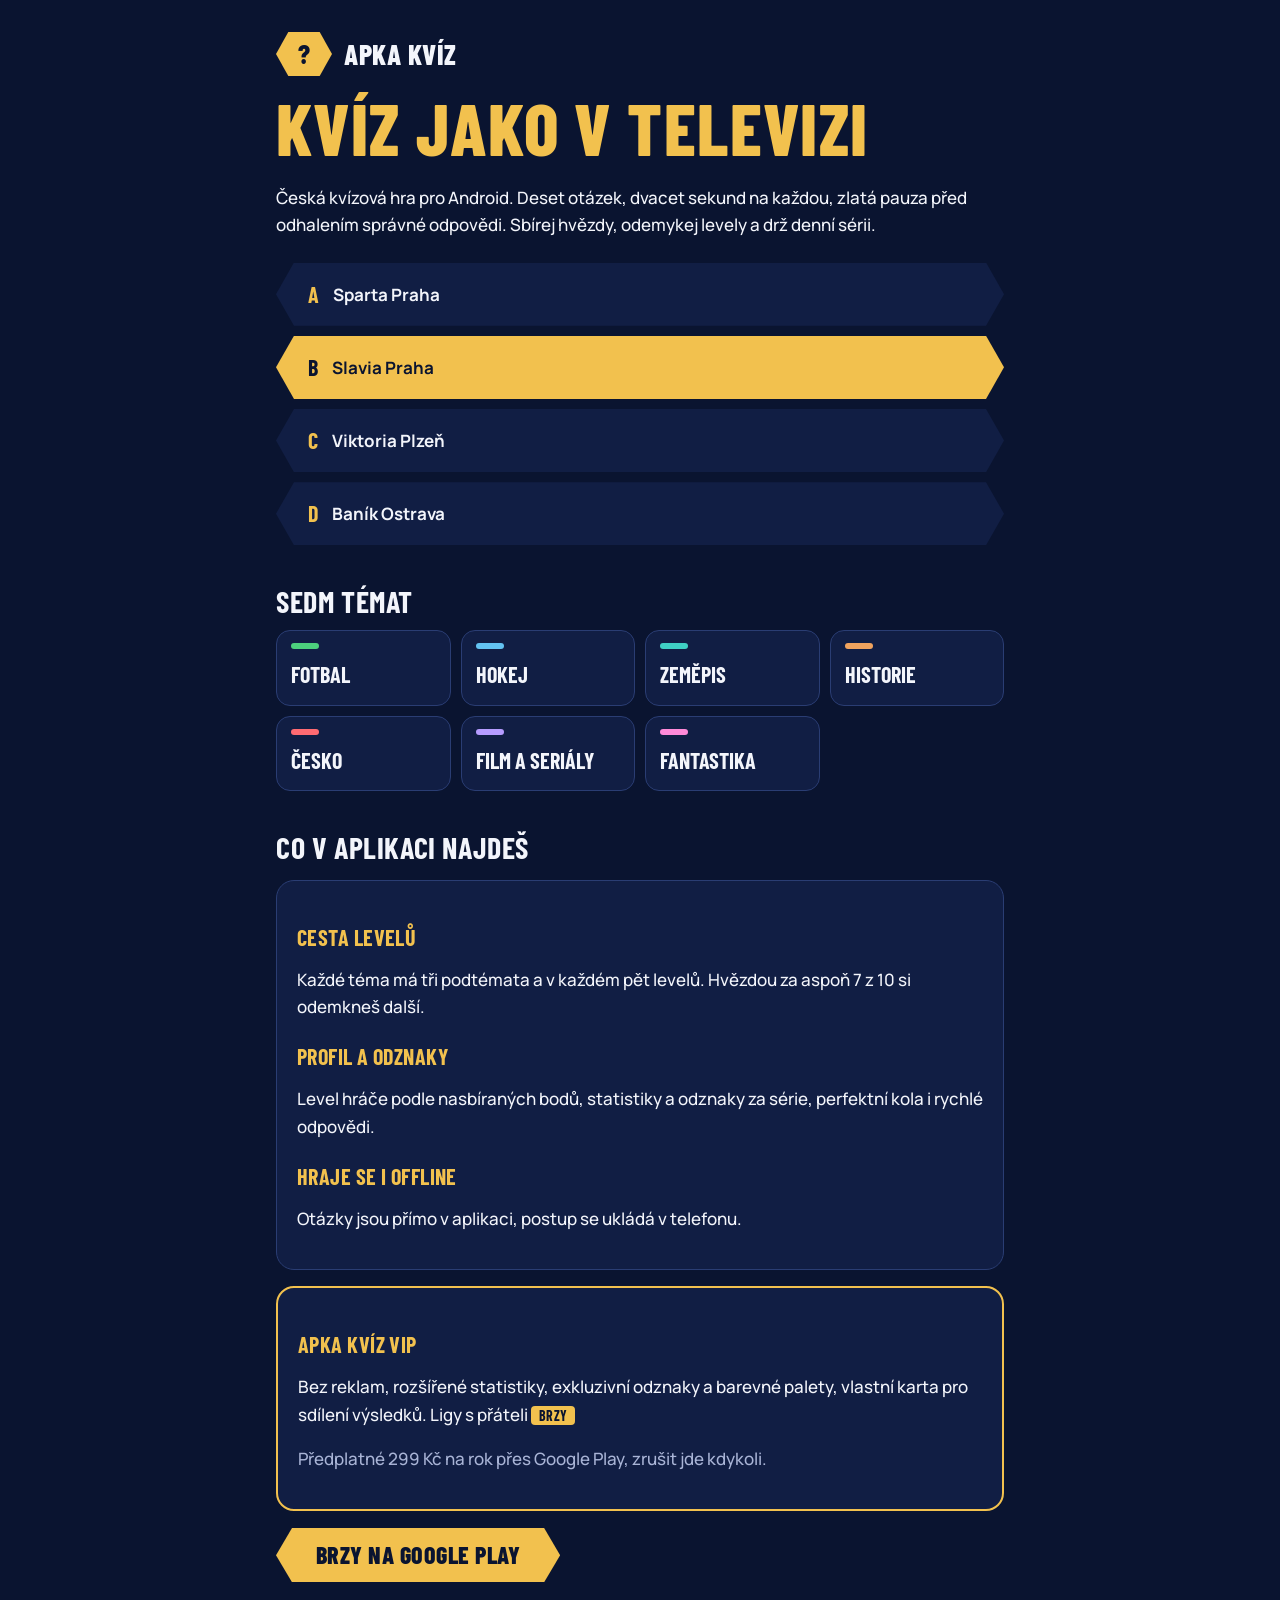
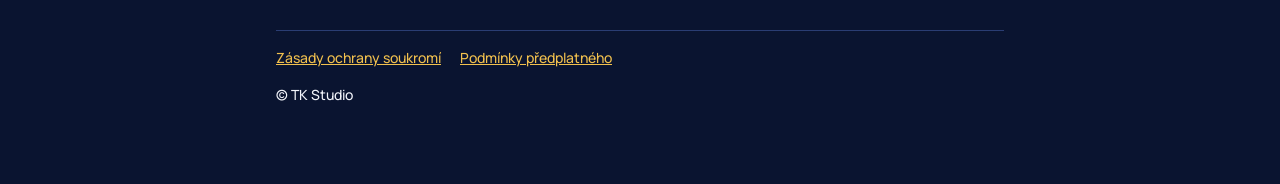
==== index.html @ 3223cd16 "Web kvizard.cz: prezentace, zásady, podmínky, pozvánky přátel, app-ads.txt Kopie složky web/ z repoz" ====
<!doctype html>
<html lang="cs">
<head>
  <meta charset="utf-8">
  <meta name="viewport" content="width=device-width, initial-scale=1">
  <title>Apka kvíz</title>
  <meta name="description" content="Česká kvízová hra pro Android: fotbal, hokej, zeměpis, historie, Česko, film a fantastika. Krátká kola po deseti otázkách.">
  <link rel="preconnect" href="https://fonts.googleapis.com">
  <link rel="preconnect" href="https://fonts.gstatic.com" crossorigin>
  <link href="https://fonts.googleapis.com/css2?family=Barlow+Condensed:wght@600;700;800&family=Manrope:wght@500;600;700&display=swap" rel="stylesheet">
  <link rel="stylesheet" href="style.css">
</head>
<body>
  <div class="wrap">
    <header class="top">
      <span class="hex logo">?</span>
      <a class="brand" href="index.html">Apka kvíz</a>
    </header>

    <h1>Kvíz jako v televizi</h1>
    <p>Česká kvízová hra pro Android. Deset otázek, dvacet sekund na každou, zlatá pauza před odhalením správné odpovědi. Sbírej hvězdy, odemykej levely a drž denní sérii.</p>

    <div class="answers" aria-hidden="true">
      <div class="answer"><b>A</b> Sparta Praha</div>
      <div class="answer correct"><b>B</b> Slavia Praha</div>
      <div class="answer"><b>C</b> Viktoria Plzeň</div>
      <div class="answer"><b>D</b> Baník Ostrava</div>
    </div>

    <h2>Sedm témat</h2>
    <div class="topics">
      <div class="topic"><i style="background:var(--fotbal)"></i>Fotbal</div>
      <div class="topic"><i style="background:var(--hokej)"></i>Hokej</div>
      <div class="topic"><i style="background:var(--zemepis)"></i>Zeměpis</div>
      <div class="topic"><i style="background:var(--historie)"></i>Historie</div>
      <div class="topic"><i style="background:var(--cesko)"></i>Česko</div>
      <div class="topic"><i style="background:var(--film)"></i>Film a seriály</div>
      <div class="topic"><i style="background:var(--fantastika)"></i>Fantastika</div>
    </div>

    <h2>Co v aplikaci najdeš</h2>
    <div class="card">
      <h3>Cesta levelů</h3>
      <p>Každé téma má tři podtémata a v každém pět levelů. Hvězdou za aspoň 7 z 10 si odemkneš další.</p>
      <h3>Profil a odznaky</h3>
      <p>Level hráče podle nasbíraných bodů, statistiky a odznaky za série, perfektní kola i rychlé odpovědi.</p>
      <h3>Hraje se i offline</h3>
      <p>Otázky jsou přímo v aplikaci, postup se ukládá v telefonu.</p>
    </div>

    <div class="card gold">
      <h3>Apka kvíz VIP</h3>
      <p>Bez reklam, rozšířené statistiky, exkluzivní odznaky a barevné palety, vlastní karta pro sdílení výsledků. Ligy s přáteli <span class="tag">brzy</span></p>
      <p class="muted">Předplatné 299 Kč na rok přes Google Play, zrušit jde kdykoli.</p>
    </div>

    <p><a class="btn" href="#">Brzy na Google Play</a></p>

    <footer>
      <a href="soukromi.html">Zásady ochrany soukromí</a>
      <a href="podminky.html">Podmínky předplatného</a>
      <p>© TK Studio</p>
    </footer>
  </div>
</body>
</html>
---- style.css ----
/* Apka kvíz – web ve stylu aplikace (docs/PROJEKT-KVIZ.md, kap. 9). Jen plné barvy. */
:root {
  --navy: #0A1430;
  --card: #111E44;
  --line: #2A3D73;
  --gold: #F2C14E;
  --text: #F3F5FB;
  --muted: #A9B4D6;
  --fotbal: #4CD07D;
  --hokej: #63C3F2;
  --zemepis: #3FD0C4;
  --historie: #F0A35E;
  --cesko: #FF6B72;
  --film: #B69CFF;
  --fantastika: #FF8AD8;
}

* { box-sizing: border-box; }

html { background: var(--navy); }

body {
  margin: 0;
  background: var(--navy);
  color: var(--text);
  font-family: "Manrope", system-ui, sans-serif;
  font-weight: 500;
  font-size: 17px;
  line-height: 1.6;
}

.wrap { max-width: 760px; margin: 0 auto; padding: 32px 16px 64px; }

h1, h2, h3, .brand, .btn, .tag {
  font-family: "Barlow Condensed", system-ui, sans-serif;
  text-transform: uppercase;
  letter-spacing: 0.02em;
  line-height: 1.1;
}

h1 { font-size: clamp(44px, 9vw, 72px); font-weight: 800; margin: 12px 0 8px; color: var(--gold); }
h2 { font-size: 30px; font-weight: 700; margin: 40px 0 12px; }
h3 { font-size: 22px; font-weight: 700; margin: 24px 0 8px; color: var(--gold); }

a { color: var(--gold); }
p, li { color: var(--text); }
.muted { color: var(--muted); }

header.top { display: flex; align-items: center; gap: 12px; }
.brand { font-size: 28px; font-weight: 800; color: var(--text); text-decoration: none; }

.hex {
  display: inline-flex; align-items: center; justify-content: center;
  clip-path: polygon(22% 0, 78% 0, 100% 50%, 78% 100%, 22% 100%, 0 50%);
  background: var(--gold); color: var(--navy);
  font-family: "Barlow Condensed", sans-serif; font-weight: 800;
}
.hex.logo { width: 56px; height: 44px; font-size: 26px; }

.card {
  background: var(--card);
  border: 1px solid var(--line);
  border-radius: 18px;
  padding: 20px;
  margin: 16px 0;
}
.card.gold { border: 2px solid var(--gold); }

.answers { display: grid; gap: 10px; margin: 24px 0; }
.answer {
  display: flex; align-items: center; gap: 14px;
  background: var(--card);
  clip-path: polygon(18px 0, calc(100% - 18px) 0, 100% 50%, calc(100% - 18px) 100%, 18px 100%, 0 50%);
  padding: 14px 32px;
  font-weight: 700;
}
.answer b { color: var(--gold); font-family: "Barlow Condensed", sans-serif; font-size: 22px; }
.answer.correct { background: var(--gold); color: var(--navy); }
.answer.correct b { color: var(--navy); }

.topics { display: grid; grid-template-columns: repeat(auto-fill, minmax(150px, 1fr)); gap: 10px; }
.topic {
  background: var(--card); border: 1px solid var(--line); border-radius: 14px;
  padding: 12px 14px; font-family: "Barlow Condensed", sans-serif; font-weight: 700;
  font-size: 22px; text-transform: uppercase;
}
.topic i { display: block; width: 28px; height: 6px; border-radius: 3px; margin-bottom: 8px; }

.btn {
  display: inline-block; background: var(--gold); color: var(--navy); text-decoration: none;
  font-size: 24px; font-weight: 800; padding: 14px 40px;
  clip-path: polygon(16px 0, calc(100% - 16px) 0, 100% 50%, calc(100% - 16px) 100%, 16px 100%, 0 50%);
}

.tag { display: inline-block; background: var(--gold); color: var(--navy); font-size: 14px; font-weight: 700; padding: 2px 8px; border-radius: 4px; }

table { width: 100%; border-collapse: collapse; margin: 12px 0; font-size: 15px; }
th, td { text-align: left; padding: 10px 8px; border-bottom: 1px solid var(--line); vertical-align: top; }
th { font-family: "Barlow Condensed", sans-serif; text-transform: uppercase; color: var(--muted); font-size: 16px; }
.table-scroll { overflow-x: auto; }

footer { margin-top: 48px; padding-top: 16px; border-top: 1px solid var(--line); color: var(--muted); font-size: 14px; }
footer a { margin-right: 16px; }
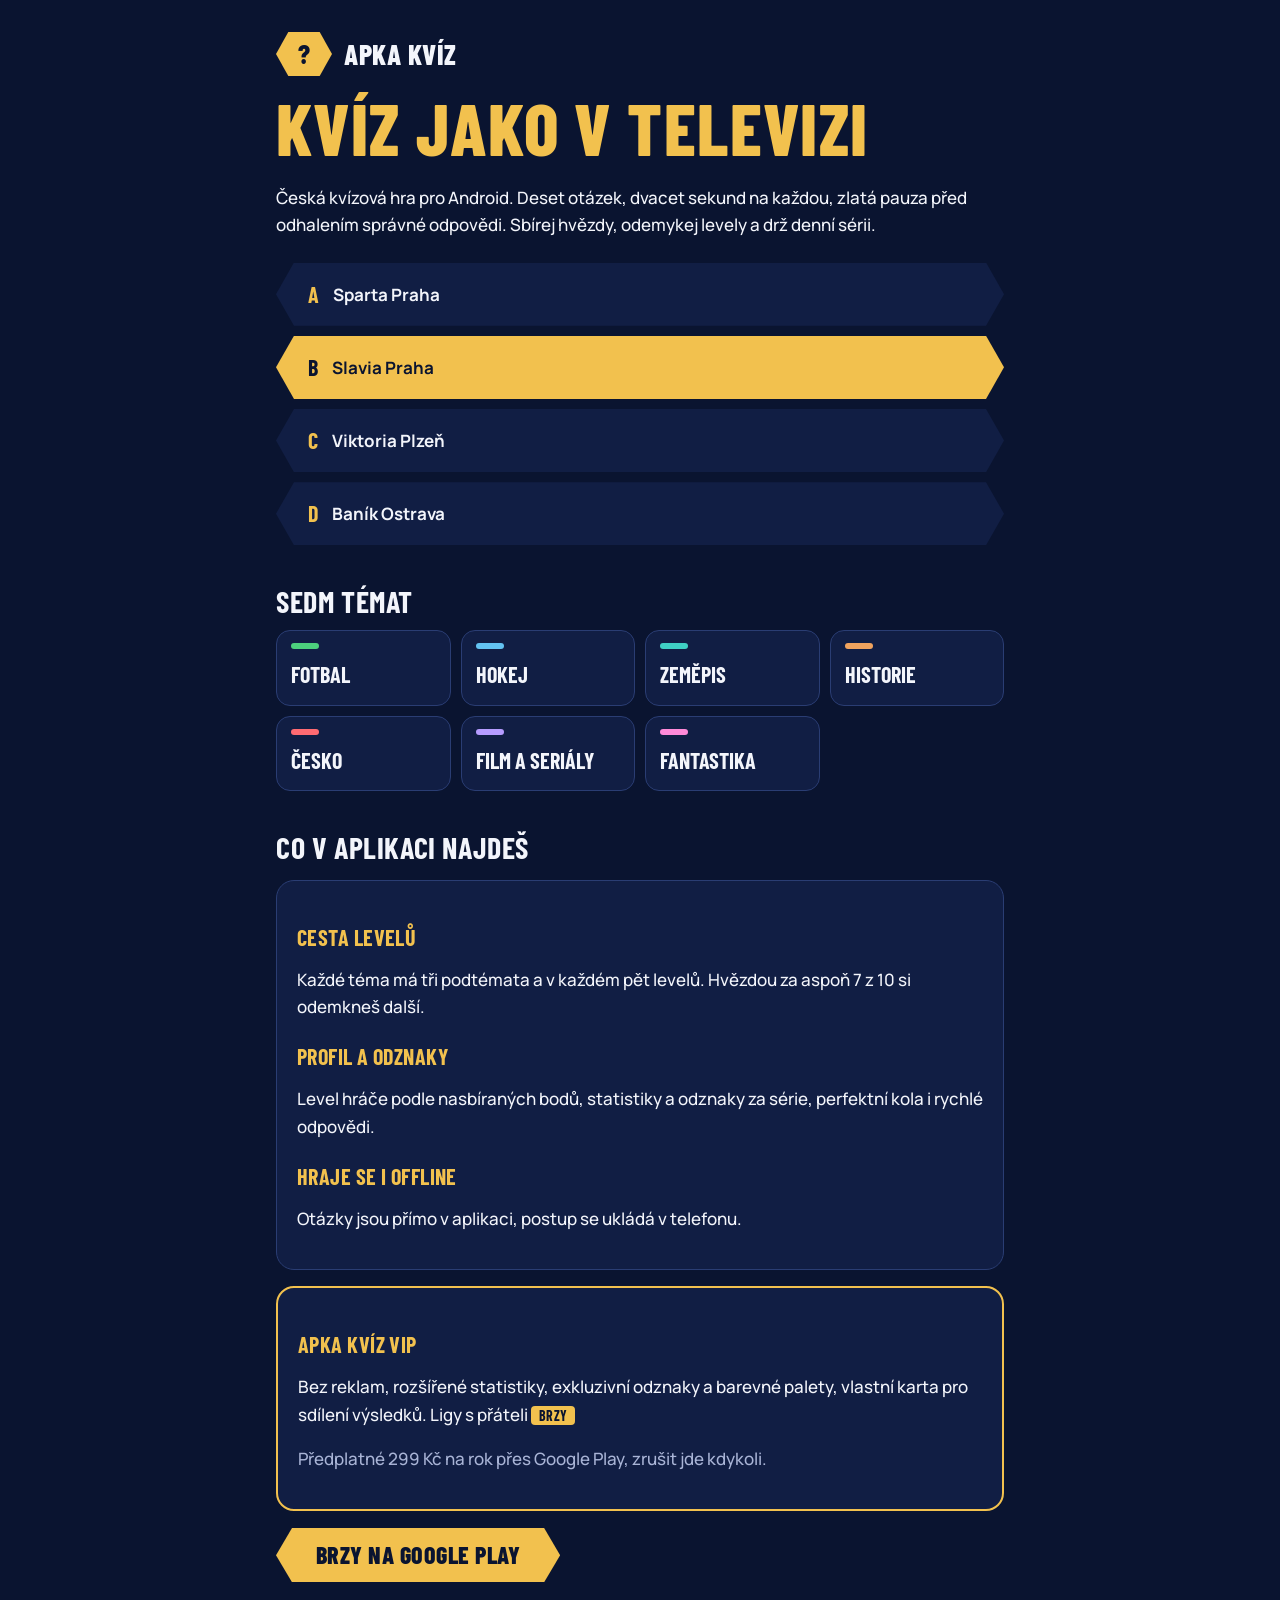
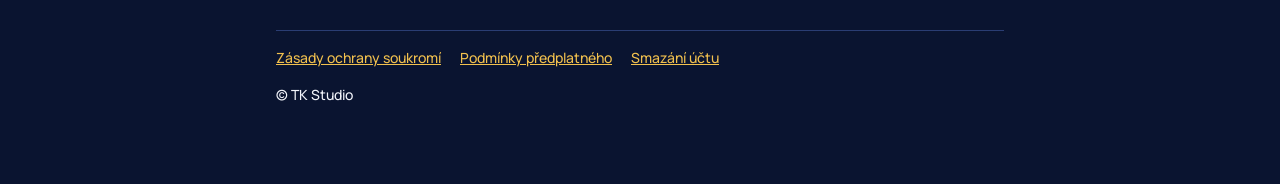
==== commit 6a948d8b: "Smazání účtu, věk od 16 let, Crashlytics v zásadách" ====
--- a/index.html
+++ b/index.html
@@ -59,6 +59,7 @@
     <footer>
       <a href="soukromi.html">Zásady ochrany soukromí</a>
       <a href="podminky.html">Podmínky předplatného</a>
+      <a href="smazani-uctu.html">Smazání účtu</a>
       <p>© TK Studio</p>
     </footer>
   </div>
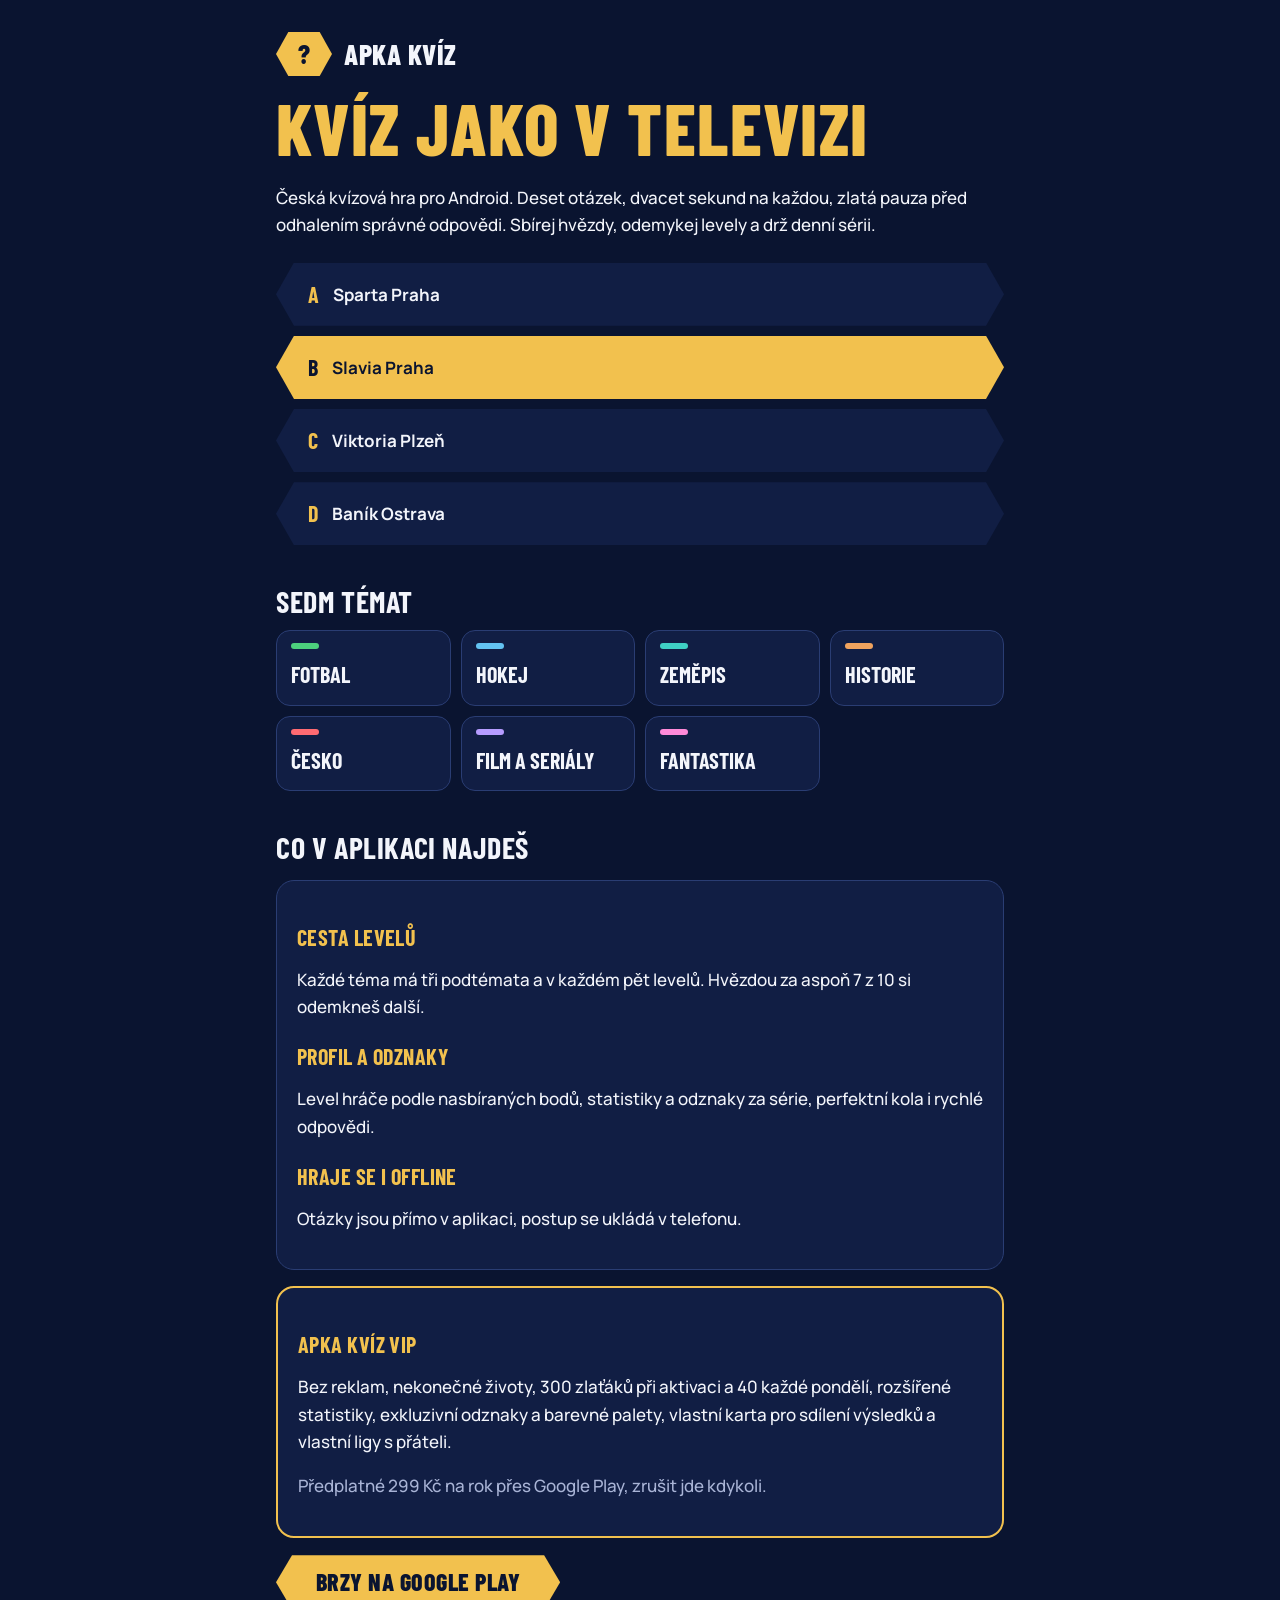
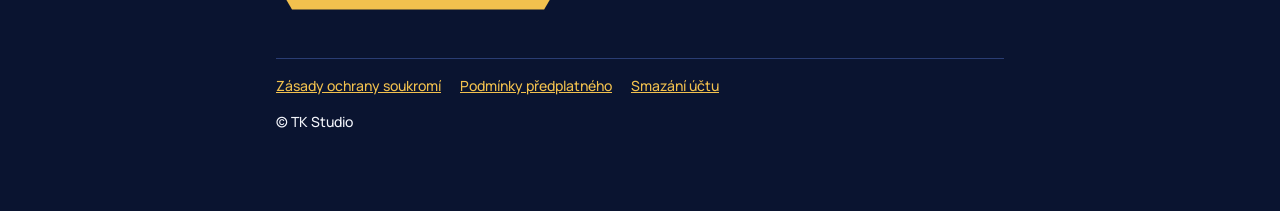
==== commit cd59d452: "Podmínky: VIP 300 + 40 zlaťáků, vlastní ligy už jsou, zlaťáky, sady a startovní balíček; úvodní strá" ====
--- a/index.html
+++ b/index.html
@@ -50,7 +50,7 @@
 
     <div class="card gold">
       <h3>Apka kvíz VIP</h3>
-      <p>Bez reklam, rozšířené statistiky, exkluzivní odznaky a barevné palety, vlastní karta pro sdílení výsledků. Ligy s přáteli <span class="tag">brzy</span></p>
+      <p>Bez reklam, nekonečné životy, 300 zlaťáků při aktivaci a 40 každé pondělí, rozšířené statistiky, exkluzivní odznaky a barevné palety, vlastní karta pro sdílení výsledků a vlastní ligy s přáteli.</p>
       <p class="muted">Předplatné 299 Kč na rok přes Google Play, zrušit jde kdykoli.</p>
     </div>
 
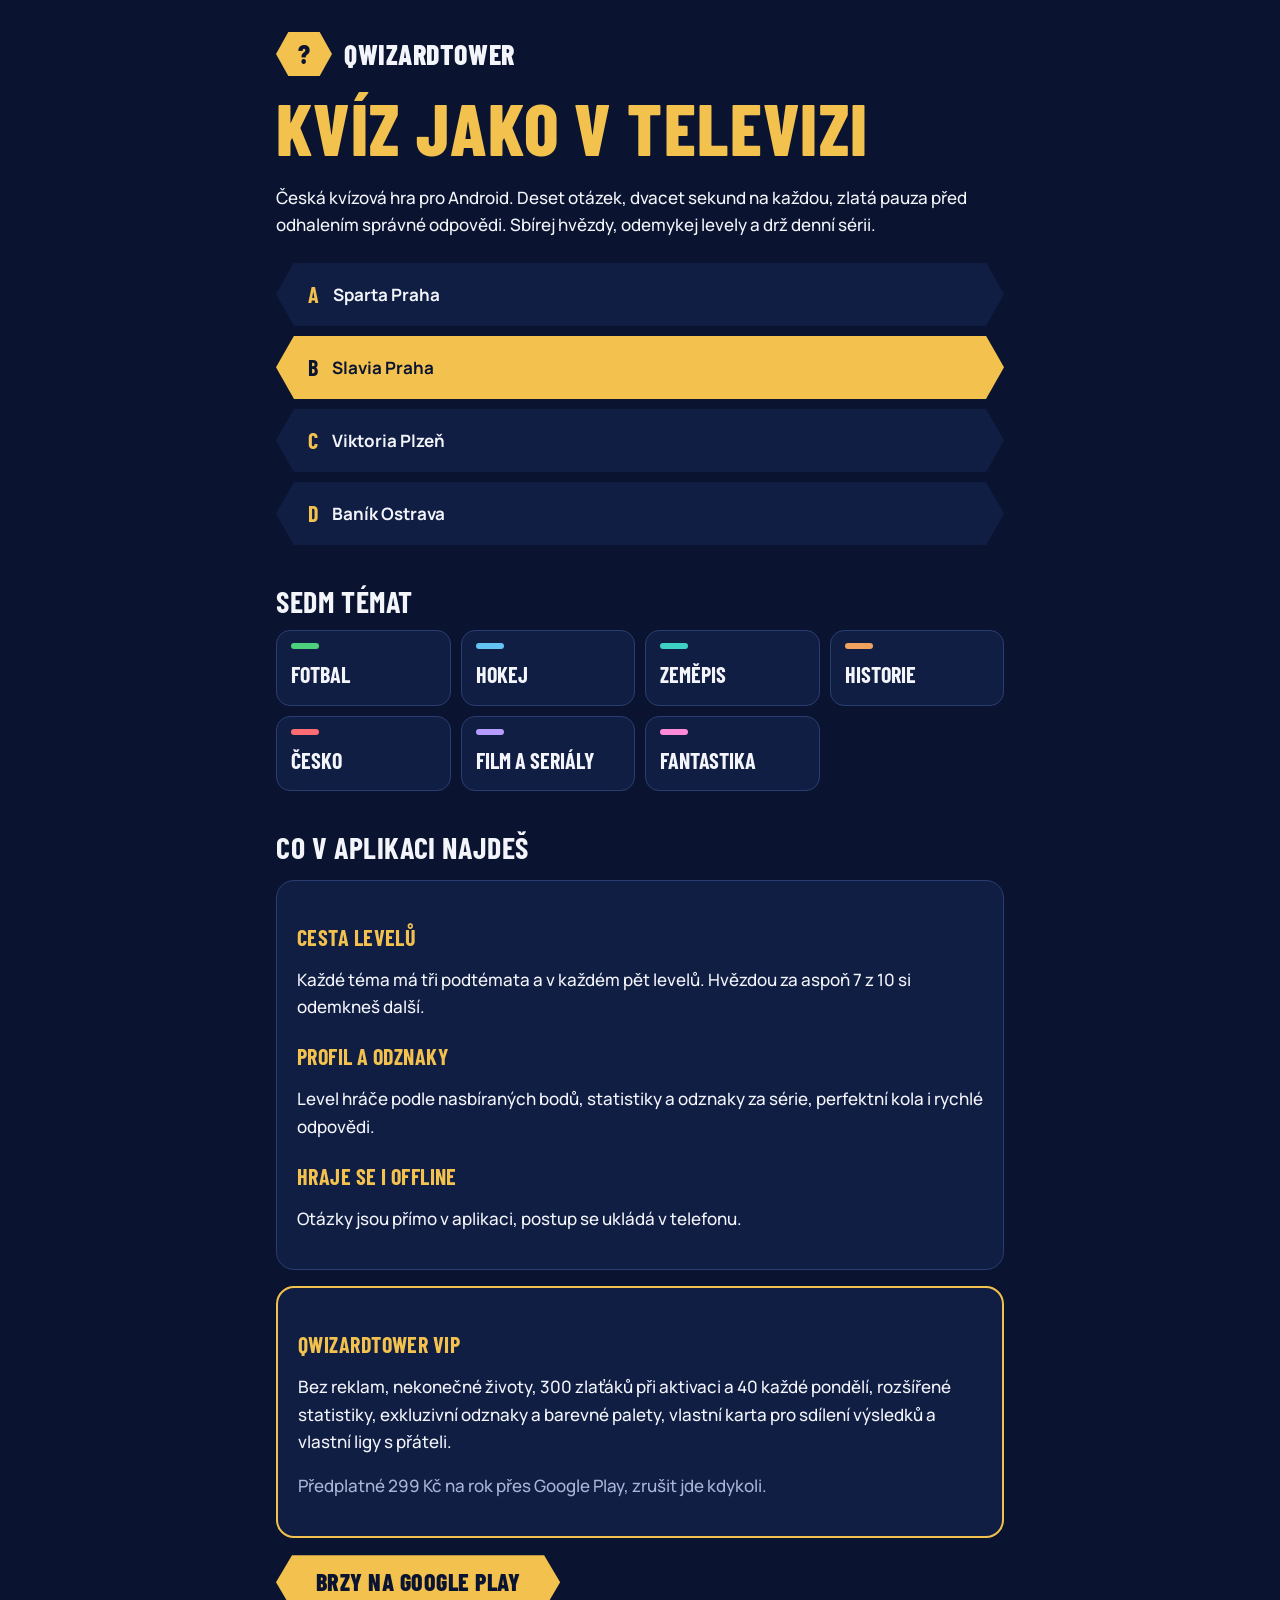
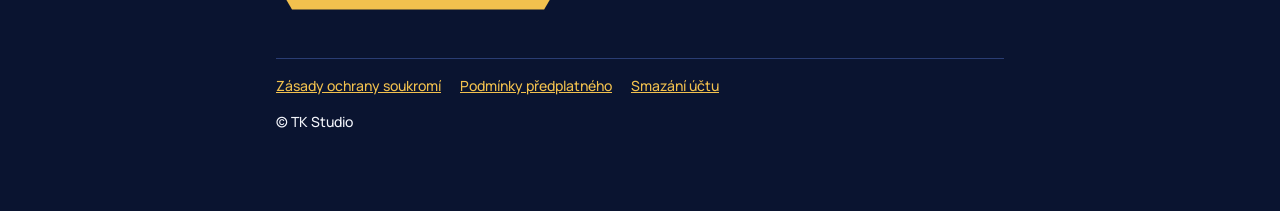
==== commit 5d7cc90c: "Rebrand: Apka kvíz / Kvízard jako značka → QwizardTower (jen názvy, URL a obsah zásad beze změny) Co" ====
--- a/index.html
+++ b/index.html
@@ -3,7 +3,7 @@
 <head>
   <meta charset="utf-8">
   <meta name="viewport" content="width=device-width, initial-scale=1">
-  <title>Apka kvíz</title>
+  <title>QwizardTower</title>
   <meta name="description" content="Česká kvízová hra pro Android: fotbal, hokej, zeměpis, historie, Česko, film a fantastika. Krátká kola po deseti otázkách.">
   <link rel="preconnect" href="https://fonts.googleapis.com">
   <link rel="preconnect" href="https://fonts.gstatic.com" crossorigin>
@@ -14,7 +14,7 @@
   <div class="wrap">
     <header class="top">
       <span class="hex logo">?</span>
-      <a class="brand" href="index.html">Apka kvíz</a>
+      <a class="brand" href="index.html">QwizardTower</a>
     </header>
 
     <h1>Kvíz jako v televizi</h1>
@@ -49,7 +49,7 @@
     </div>
 
     <div class="card gold">
-      <h3>Apka kvíz VIP</h3>
+      <h3>QwizardTower VIP</h3>
       <p>Bez reklam, nekonečné životy, 300 zlaťáků při aktivaci a 40 každé pondělí, rozšířené statistiky, exkluzivní odznaky a barevné palety, vlastní karta pro sdílení výsledků a vlastní ligy s přáteli.</p>
       <p class="muted">Předplatné 299 Kč na rok přes Google Play, zrušit jde kdykoli.</p>
     </div>
